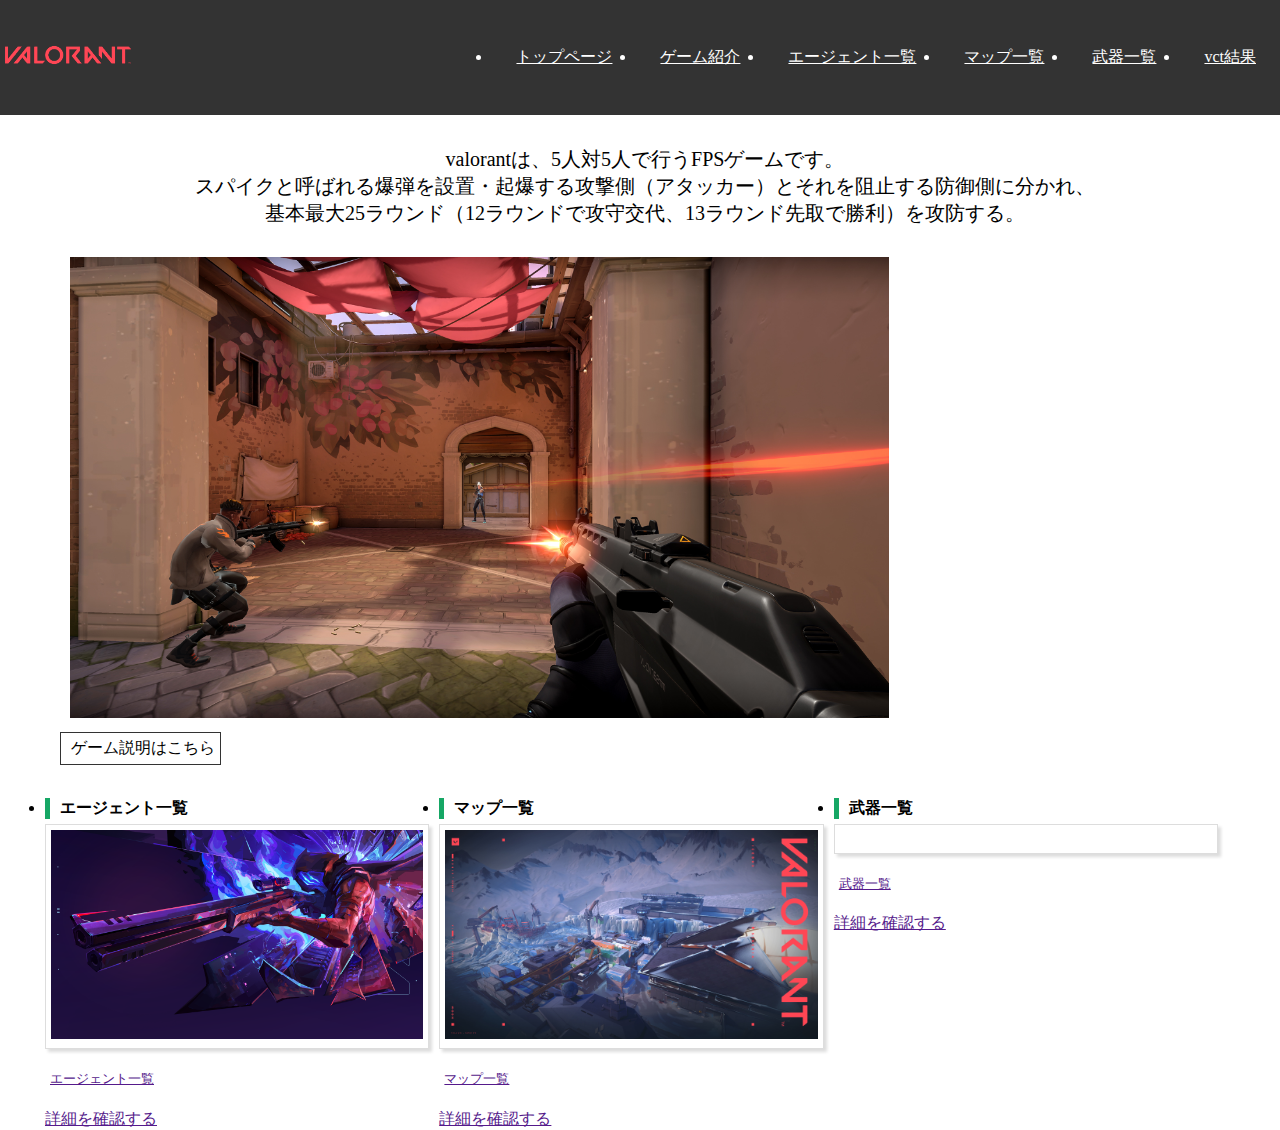
==== valoranthtml/html/index.html @ 543ed30a "Add files via upload" ====
<!DOCTYPE html>
<html lang="ja">
<head>
  <meta charset="UTF-8">
  <meta name="viewport" content="width=device-width, initial-scale=1.0">
  <title>valorant</title>
  <link rel="stylesheet" href="../css/style.css">
</head>
<body>
  <!-- Header Start -->
  <header class="site-header">
    <div class="wrapper site-header__wrapper">
      <a href="#" class="brand"><img src="../img/V_Logotype_Red.png" alt=""></a>
      <nav class="nav">
        <button class="nav__toggle" aria-expanded="false" type="button">
          menu
        </button>
        <ul class="nav__wrapper">
          <li class="nav__item"><a href="#">トップページ</a></li>
          <li class="nav__item"><a href="#">ゲーム紹介</a></li>
          <li class="nav__item"><a href="#">エージェント一覧</a></li>
          <li class="nav__item"><a href="#">マップ一覧</a></li>
          <li class="nav__item"><a href="#">武器一覧</a></li>
          <li class="nav__item"><a href="#">vct結果</a></li>
        </ul>
      </nav>
    </div>
  </header>
  <!-- Header End -->
  <main>
    <div class="main-img">
      <img src="../Beta Key Art_VALORANT.jpg" alt="">
    </div>
    <section class="valo-game">
    <div>
      <h2 class="game-title">valorantとは</h2>
      <p class="game-setumei">
        valorantは、5人対5人で行うFPSゲームです。
        <br>
        スパイクと呼ばれる爆弾を設置・起爆する攻撃側（アタッカー）とそれを阻止する防御側に分かれ、
        <br>
        基本最大25ラウンド（12ラウンドで攻守交代、13ラウンド先取で勝利）を攻防する。
      </p>
    </div>
    <div class="game">
      <img src="../Reveal_Canopy_VALORANT.jpg" alt="">
    </div>
    <div class="game-btn">
      ゲーム説明はこちら
    </div>
  </section>

  <section class="valo-menu">
  <div class="pr-area">
    <ul class="clearfix">
        <li>
            <h2>エージェント一覧</h2> 
            <a href="">
                <div class="shadow">
                    <div class="trim-img"><img src="../Ep8a1_Defiance_Riot Client - Launch Game Background 2560x1440_.png" alt="" width="100%"></div>
                </div>
            </a>
            <a href="">
                <p>エージェント一覧</p>
            </a>
            <a class="button" href="">詳細を確認する</a>
        </li>
        <li>
            <h2>マップ一覧</h2> 
            <a href="">
                <div class="shadow">
                    <div class="trim-img">
                        <img src="../ValorantWallpaper_Icebox.jpg" alt="" width="100%">
                    </div>
                </div>
            </a>
            <a href="">
                <p>マップ一覧</p>
            </a>
            <a class="button" href="">詳細を確認する</a>
        </li>
        <li>
            <h2>武器一覧</h2> 
            <a href="">
                <div class="shadow">
                    <div class="trim-img">
                        <img src="../Wallpaper_Schematic_Weapons.jpg" alt="" width="100%">
                    </div>
                </div>
            </a>
            <a href=""><p>武器一覧</p></a>
            <a class="button" href="" >詳細を確認する</a>
        </li>
    </ul>
</div>
</section>
    
  </main>

</body>
</html>
---- valoranthtml/css/style.css ----
body {
  margin: 0;
}

/* 
** The Header Media Queries **
** Tweak as per your needs **
*/
.brand {
  font-weight: bold;
  font-size: 20px; }
 
.brand img {
  width: 30%;
}
.site-header {
  position: fixed;
  background-color: #333; }

.wrapper  {
  height: 115px;
}
.site-header__wrapper {
  padding-top: 1rem;
  padding-bottom: 1rem; }
  @media (min-width: 600px) {
    .site-header__wrapper {
      display: flex;
      justify-content: space-between;
      align-items: center;
      padding-top: 0;
      padding-bottom: 0; } }
@media (min-width: 600px) {
  .nav__wrapper {
    display: flex;
    color: #fff; } }
 
@media (max-width: 599px) {
  .nav__wrapper {
    position: absolute;
    top: 100%;
    right: 0;
    left: 0;
    z-index: -1;
    background-color: #333;
    visibility: hidden;
    opacity: 0;
    transform: translateY(-100%);
    transition: transform 0.3s ease-out, opacity 0.3s ease-out; }
    .nav__wrapper.active {
      visibility: visible;
      opacity: 1;
      transform: translateY(0); } }
 
.nav__item a {
  display: block;
  padding: 1.5rem 1.5rem;
  color: #fff;
  white-space: nowrap;
}
 
.nav__toggle {
  display: none; }
  @media (max-width: 599px) {
    .nav__toggle {
      display: block;
      position: absolute;
      right: 1rem;
      top: 1rem; }
     }
 
.main-img {
  width: 100%;
  margin-bottom: 40px;
}  

.main-img img {
  width: 100%;
}

.valo-game {
  padding: 0px 50px 0px 60px;
}

.game-title {
  text-align: center;
  font-size: 40px;
}

.game-setumei {
  text-align: center;
  font-size: 20px;
}

.game img {
  width: 70%;
  margin: 10px ; 
}

.game-btn {
  text-align: right;
  border: solid 1px #333;
    padding: 5px 5px 5px 10px;
    background-color: #fff;
    position: absolute;
}

.valo-menu {
  padding-top: 50px;
}
.pr-area {
  margin-bottom: 30px;
}

.pr-area li {
  float: left;
  margin: 0 5px;
  width: 31%;
}

.pr-area li h2 {
  border-left: 5px solid #16a765;
  font-size: 16px;
  font-weight: bold;
  margin: 0 0 5px 0;
  padding-left: 10px;
}

.pr-area .shadow {
  background-color: #fff;
  border: 1px solid #ddd;
  padding: 5px;
  box-shadow: 3px 3px 3px #ddd;
}

.pr-area .shadow:hover {
  opacity: 0.6;
}

.pr-area .trim-img {
  width: 100%;
  height: 50%;
  overflow: hidden;
}

.pr-area p {
  font-size: 13px;
  line-height: 1.8;
  padding: 5px;
}

.pr-area a p:hover {
  color: #16a765;
  text-decoration: underline;
}
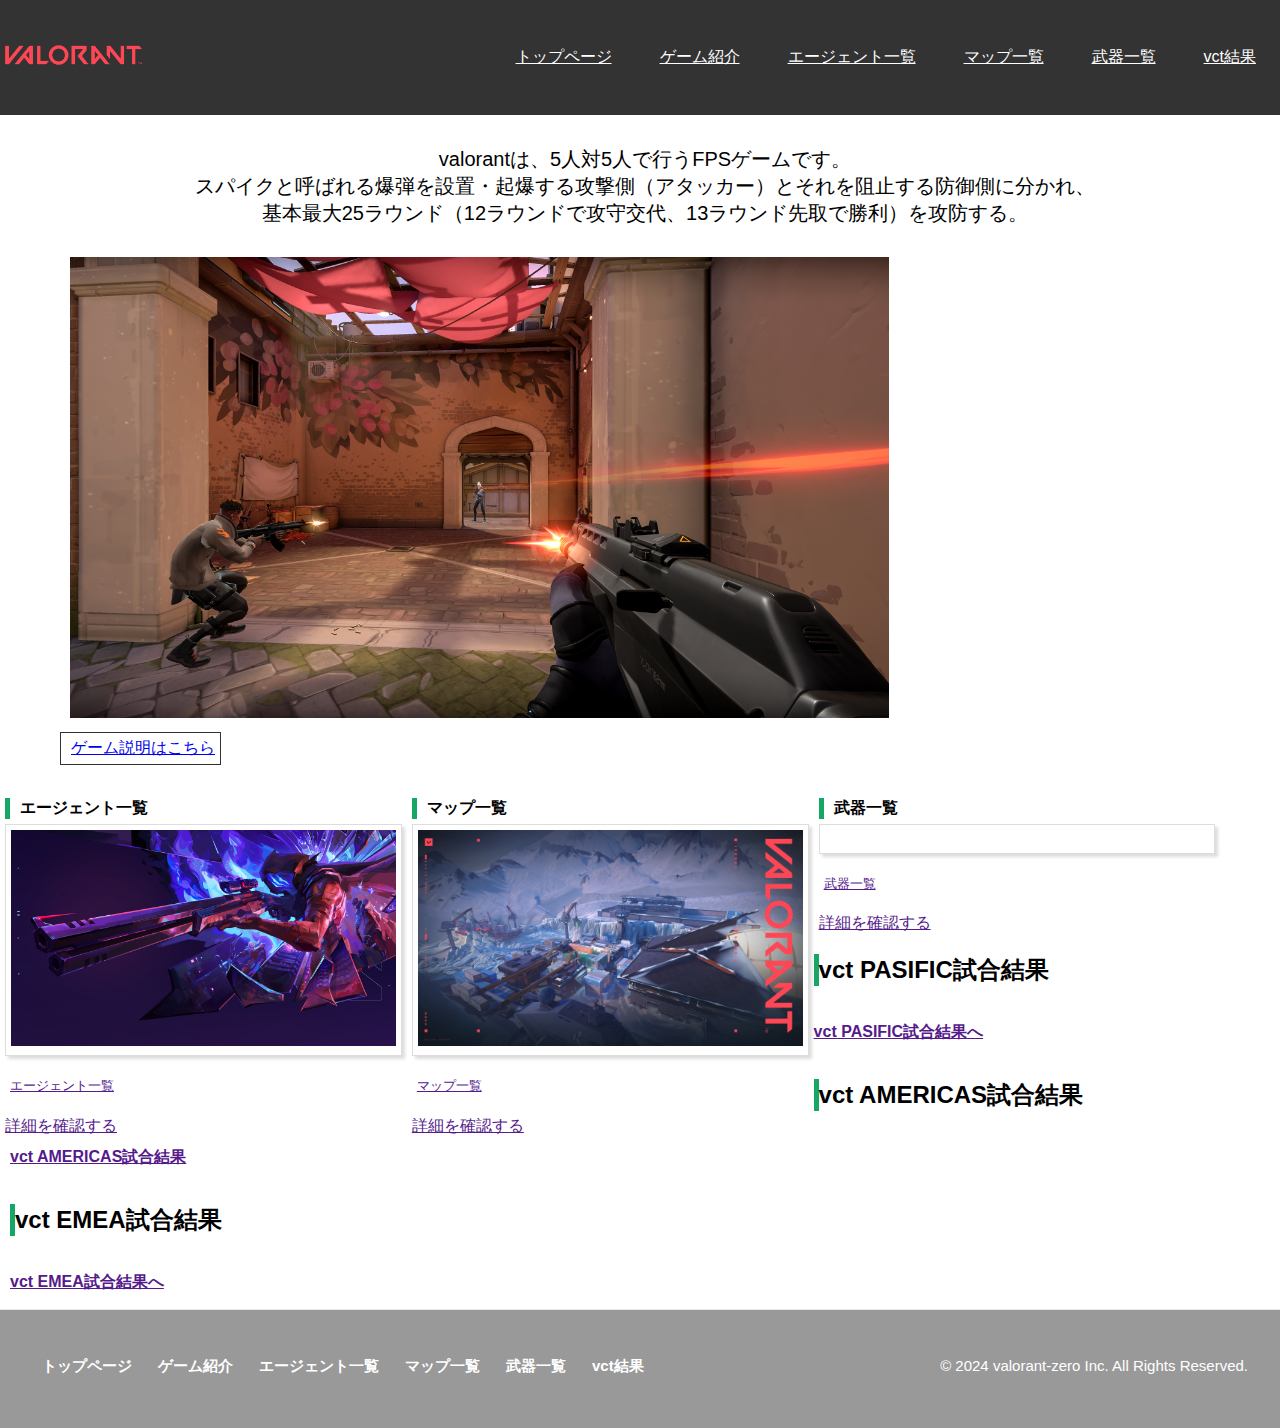
==== commit ea8bbe69: "Add files via upload" ====
--- a/valoranthtml/html/index.html
+++ b/valoranthtml/html/index.html
@@ -16,10 +16,10 @@
           menu
         </button>
         <ul class="nav__wrapper">
-          <li class="nav__item"><a href="#">トップページ</a></li>
-          <li class="nav__item"><a href="#">ゲーム紹介</a></li>
+          <li class="nav__item"><a href="index.html">トップページ</a></li>
+          <li class="nav__item"><a href="game.html">ゲーム紹介</a></li>
           <li class="nav__item"><a href="#">エージェント一覧</a></li>
-          <li class="nav__item"><a href="#">マップ一覧</a></li>
+          <li class="nav__item"><a href="map.html">マップ一覧</a></li>
           <li class="nav__item"><a href="#">武器一覧</a></li>
           <li class="nav__item"><a href="#">vct結果</a></li>
         </ul>
@@ -29,7 +29,7 @@
   <!-- Header End -->
   <main>
     <div class="main-img">
-      <img src="../Beta Key Art_VALORANT.jpg" alt="">
+      <img src="../img/Key Art_VALORANT.jpg" alt="">
     </div>
     <section class="valo-game">
     <div>
@@ -43,10 +43,10 @@
       </p>
     </div>
     <div class="game">
-      <img src="../Reveal_Canopy_VALORANT.jpg" alt="">
+      <img src="../img/Reveal_Canopy_VALORANT.jpg" alt="">
     </div>
-    <div class="game-btn">
-      ゲーム説明はこちら
+    <div class="game-btn"><a href="game.html">
+      ゲーム説明はこちら</a>
     </div>
   </section>
 
@@ -57,7 +57,7 @@
             <h2>エージェント一覧</h2> 
             <a href="">
                 <div class="shadow">
-                    <div class="trim-img"><img src="../Ep8a1_Defiance_Riot Client - Launch Game Background 2560x1440_.png" alt="" width="100%"></div>
+                    <div class="trim-img"><img src="../img/Ep8a1_Defiance_Riot Client - Launch Game Background 2560x1440_.png" alt="" width="100%"></div>
                 </div>
             </a>
             <a href="">
@@ -67,10 +67,10 @@
         </li>
         <li>
             <h2>マップ一覧</h2> 
-            <a href="">
+            <a href="map.html">
                 <div class="shadow">
                     <div class="trim-img">
-                        <img src="../ValorantWallpaper_Icebox.jpg" alt="" width="100%">
+                        <img src="../img/ValorantWallpaper_Icebox.jpg" alt="" width="100%">
                     </div>
                 </div>
             </a>
@@ -84,7 +84,7 @@
             <a href="">
                 <div class="shadow">
                     <div class="trim-img">
-                        <img src="../Wallpaper_Schematic_Weapons.jpg" alt="" width="100%">
+                        <img src="../img/Wallpaper_Schematic_Weapons.jpg" alt="" width="100%">
                     </div>
                 </div>
             </a>
@@ -94,6 +94,59 @@
     </ul>
 </div>
 </section>
+<div class="valo-taikai">
+  <ul class="">
+      <li>
+          <h2>vct PASIFIC試合結果</h2> 
+          <a href="">
+              <div class="shadow">
+                  <div class="trim-img"></div>
+              </div>
+          </a>
+          <a href="">
+              <p>vct PASIFIC試合結果へ</p>
+          </a>
+      </li>
+      <li>
+          <h2>vct AMERICAS試合結果</h2> 
+          <a href="">
+              <div class="shadow">
+                  <div class="trim-img">
+                      
+                  </div>
+              </div>
+          </a>
+          <a href="">
+              <p>vct AMERICAS試合結果</p>
+          </a>
+      </li>
+      <li>
+          <h2>vct EMEA試合結果</h2> 
+          <a href="">
+              <div class="shadow">
+                  <div class="trim-img">
+                      
+                  </div>
+              </div>
+          </a>
+          <a href=""><p>vct EMEA試合結果へ</p></a>
+          
+      </li>
+  </ul>
+  <footer class="footer">
+    <ul class="md-flex">
+      <li><a href="index.html">トップページ</a></li>
+      <li><a href="game.html">ゲーム紹介</a></li>
+      <li><a href="#">エージェント一覧</a></li>
+      <li><a href="map.html">マップ一覧</a></li>
+      <li><a href="#">武器一覧</a></li>
+      <li><a href="#">vct結果</a></li>
+    </ul>
+    <p class="copyright">© 2024 valorant-zero Inc. All Rights Reserved.</p>
+  </footer>
+
+
+
     
   </main>
 
--- a/valoranthtml/css/style.css
+++ b/valoranthtml/css/style.css
@@ -152,4 +152,60 @@
 .pr-area a p:hover {
   color: #16a765;
   text-decoration: underline;
+}
+
+.valo-taikai li{
+  font-weight: bold;
+  margin: 0 0 5px 0;
+  padding-left: 10px;
+}
+
+.valo-taikai h2 {
+  border-left: 5px solid #16a765;
+  display: inline-block;
+}
+
+html {
+  font-family: sans-serif;
+}
+
+body {
+  
+}
+
+.footer a {
+  color: #fff;
+  text-decoration: none;
+}
+
+ul {
+  list-style: none;
+  padding: 0;
+}
+
+.footer {
+  padding: 2rem;
+  font-size: 15px;
+  color: #fff;
+  background: #999;
+  border-top: 1px solid #e5e7eb;
+}
+
+.footer a:hover {
+  
+}
+
+@media (min-width: 768px) {
+  .footer {
+    display: flex;
+    justify-content: space-between;
+  }
+
+  .md-flex {
+    display: flex;
+  }
+
+  .md-flex li + li {
+    margin-left: 16px;
+  }
 }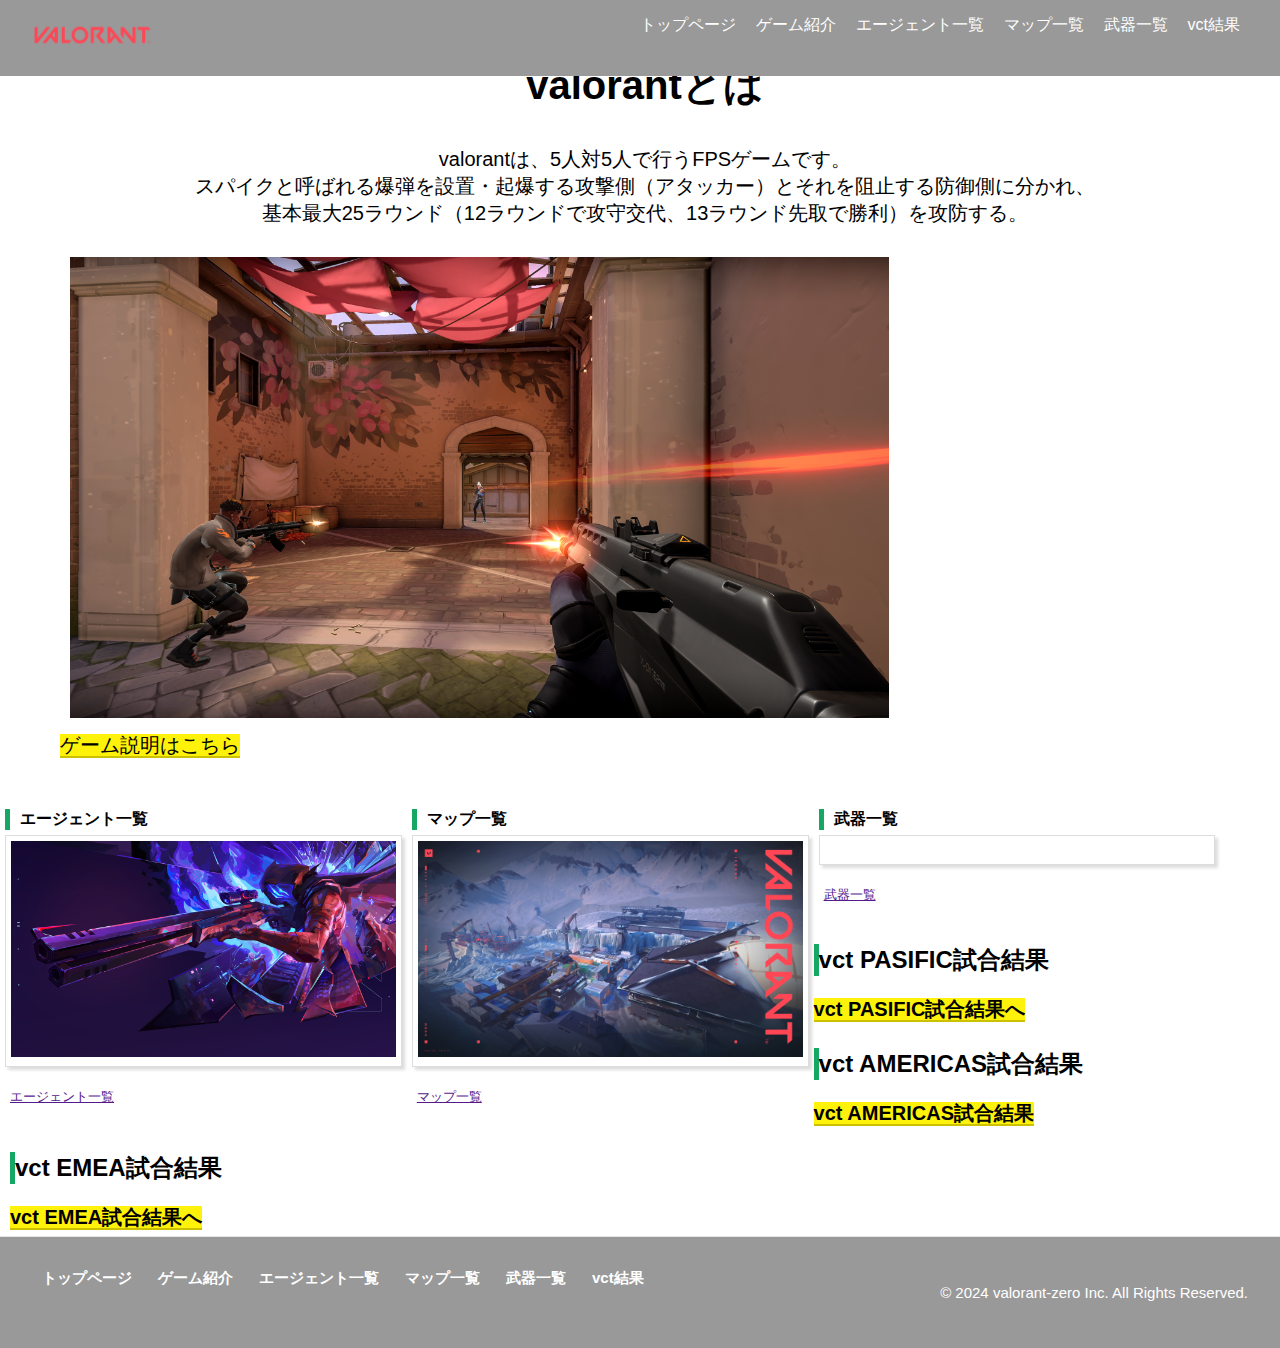
==== commit 3bff72bd: "Add files via upload" ====
--- a/valoranthtml/html/index.html
+++ b/valoranthtml/html/index.html
@@ -1,35 +1,36 @@
-<!DOCTYPE html>
+<!doctype html>
 <html lang="ja">
 <head>
-  <meta charset="UTF-8">
-  <meta name="viewport" content="width=device-width, initial-scale=1.0">
-  <title>valorant</title>
-  <link rel="stylesheet" href="../css/style.css">
+<meta charset="utf-8">
+<meta name="viewport" content="width=device-width,initial-scale=1.0">
+<title>valorant</title>
+<link rel="stylesheet" href="../css/style.css">
 </head>
 <body>
-  <!-- Header Start -->
-  <header class="site-header">
-    <div class="wrapper site-header__wrapper">
-      <a href="#" class="brand"><img src="../img/V_Logotype_Red.png" alt=""></a>
-      <nav class="nav">
-        <button class="nav__toggle" aria-expanded="false" type="button">
-          menu
-        </button>
-        <ul class="nav__wrapper">
-          <li class="nav__item"><a href="index.html">トップページ</a></li>
-          <li class="nav__item"><a href="game.html">ゲーム紹介</a></li>
-          <li class="nav__item"><a href="#">エージェント一覧</a></li>
-          <li class="nav__item"><a href="map.html">マップ一覧</a></li>
-          <li class="nav__item"><a href="#">武器一覧</a></li>
-          <li class="nav__item"><a href="#">vct結果</a></li>
-        </ul>
-      </nav>
-    </div>
-  </header>
-  <!-- Header End -->
+<header class="fix_menu">
+<div id="home" class="rogo">
+  <a href="#" class="brand"><img src="../img/V_Logotype_Red.png" alt=""></a>
+</div>
+<input type="checkbox" id="switch">
+<label for="switch">
+<p><span></span></p>
+</label>
+<nav id="navwrap">
+<ul class="header_menu">
+  <li class="nav__item"><a href="index.html">トップページ</a></li>
+  <li class="nav__item"><a href="game.html">ゲーム紹介</a></li>
+  <li class="nav__item"><a href="kyara.html">エージェント一覧</a></li>
+  <li class="nav__item"><a href="map.html">マップ一覧</a></li>
+  <li class="nav__item"><a href="buki.html">武器一覧</a></li>
+  <li class="nav__item"><a href="kekka.html">vct結果</a></li>
+</ul>
+</nav>
+</header>
+
+
   <main>
     <div class="main-img">
-      <img src="../img/Key Art_VALORANT.jpg" alt="">
+      <img src="../img/Beta Key Art_VALORANT.jpg" alt="">
     </div>
     <section class="valo-game">
     <div>
@@ -45,7 +46,7 @@
     <div class="game">
       <img src="../img/Reveal_Canopy_VALORANT.jpg" alt="">
     </div>
-    <div class="game-btn"><a href="game.html">
+    <div ><a href="game.html" class="game-btn">
       ゲーム説明はこちら</a>
     </div>
   </section>
@@ -60,10 +61,10 @@
                     <div class="trim-img"><img src="../img/Ep8a1_Defiance_Riot Client - Launch Game Background 2560x1440_.png" alt="" width="100%"></div>
                 </div>
             </a>
-            <a href="">
+            <a href="" >
                 <p>エージェント一覧</p>
             </a>
-            <a class="button" href="">詳細を確認する</a>
+            
         </li>
         <li>
             <h2>マップ一覧</h2> 
@@ -77,7 +78,7 @@
             <a href="">
                 <p>マップ一覧</p>
             </a>
-            <a class="button" href="">詳細を確認する</a>
+            
         </li>
         <li>
             <h2>武器一覧</h2> 
@@ -89,7 +90,7 @@
                 </div>
             </a>
             <a href=""><p>武器一覧</p></a>
-            <a class="button" href="" >詳細を確認する</a>
+           
         </li>
     </ul>
 </div>
@@ -103,21 +104,21 @@
                   <div class="trim-img"></div>
               </div>
           </a>
-          <a href="">
-              <p>vct PASIFIC試合結果へ</p>
+          <a href="" class="game-btn">
+              vct PASIFIC試合結果へ
           </a>
       </li>
       <li>
           <h2>vct AMERICAS試合結果</h2> 
-          <a href="">
+          <a href="" >
               <div class="shadow">
                   <div class="trim-img">
                       
                   </div>
               </div>
           </a>
-          <a href="">
-              <p>vct AMERICAS試合結果</p>
+          <a href=""  class="game-btn">
+              vct AMERICAS試合結果
           </a>
       </li>
       <li>
@@ -129,7 +130,8 @@
                   </div>
               </div>
           </a>
-          <a href=""><p>vct EMEA試合結果へ</p></a>
+          <a href=""  class="game-btn">
+            vct EMEA試合結果へ</a>
           
       </li>
   </ul>
--- a/valoranthtml/css/style.css
+++ b/valoranthtml/css/style.css
@@ -2,72 +2,132 @@
   margin: 0;
 }
 
-/* 
-** The Header Media Queries **
-** Tweak as per your needs **
-*/
-.brand {
-  font-weight: bold;
-  font-size: 20px; }
- 
-.brand img {
-  width: 30%;
-}
-.site-header {
-  position: fixed;
-  background-color: #333; }
-
-.wrapper  {
-  height: 115px;
-}
-.site-header__wrapper {
-  padding-top: 1rem;
-  padding-bottom: 1rem; }
-  @media (min-width: 600px) {
-    .site-header__wrapper {
-      display: flex;
-      justify-content: space-between;
-      align-items: center;
-      padding-top: 0;
-      padding-bottom: 0; } }
-@media (min-width: 600px) {
-  .nav__wrapper {
-    display: flex;
-    color: #fff; } }
- 
-@media (max-width: 599px) {
-  .nav__wrapper {
-    position: absolute;
-    top: 100%;
-    right: 0;
-    left: 0;
-    z-index: -1;
-    background-color: #333;
-    visibility: hidden;
-    opacity: 0;
-    transform: translateY(-100%);
-    transition: transform 0.3s ease-out, opacity 0.3s ease-out; }
-    .nav__wrapper.active {
-      visibility: visible;
-      opacity: 1;
-      transform: translateY(0); } }
- 
-.nav__item a {
-  display: block;
-  padding: 1.5rem 1.5rem;
-  color: #fff;
-  white-space: nowrap;
-}
- 
-.nav__toggle {
-  display: none; }
-  @media (max-width: 599px) {
-    .nav__toggle {
-      display: block;
-      position: absolute;
-      right: 1rem;
-      top: 1rem; }
-     }
+.rogo{
+	position: absolute;
+	top: 0;
+	left: 0;
+	padding: 0 0 15px 30px;
+	width: 125px;
+}
+.rogo img{
+	width: 100%;
+	height: auto;
+}
+.fix_menu{
+	position: fixed;
+	width: 100%;
+	top: 0;
+	left: 0;
+	right: 0;
+	margin: auto;
+	z-index: 999;
+	padding: 30px 0;
+  background-color: #999;
+}
+#navwrap{
+	position: absolute;
+	top: 0;
+	right: 0;
+	padding: 15px 30px 15px 0;
+}
+.header_menu{
+	display: flex;
+}
+ul,li{
+	list-style: none;
+	margin: 0;
+}
+.header_menu li a{
+	cursor: pointer;
+	padding: 0 10px;
+	text-decoration: none;
+	color: #fff;
+}
+#switch{
+	display: none;
+}
+.main p{
+	padding: 500px 0;
+	text-align: center;
+}
+@media screen and (max-width:768px) {
+	#switch ~ label {
+		padding: 12px 12px;
+		width: 60px;
+		height: 60px;
+		background: #333;
+		position: fixed;
+		box-sizing: border-box;
+		top: 0;
+		right: 0;
+		z-index: 999;
+		cursor: pointer;
+	}
+	#switch ~ label span{
+		display: block;
+		width:22px;
+		height:2px;
+		top: 50%;
+		left: 0;
+		right: 0;
+		margin:auto;
+		background: #fff;
+		position: absolute;
+		-webkit-transition: 0.2s transform;
+		transition: 0.2s transform;
+	}
+	#switch ~ label span:before,
+	#switch ~ label span:after{
+		content: "";
+		display: block;
+		background: #fff;
+		position: absolute;
+		width:22px;
+		height:2px;
+		left: 0;
+		right: 0;
+		margin: auto;
+	}
+	#switch ~ label span:before{
+		top: -9px;
+	}
+	#switch ~ label span:after{
+		top: 9px;
+	}
+	#navwrap{
+		padding-top: 0;
+		position: fixed;
+		top: -100%;
+		left: 0;
+		width: calc(100% - 60px);
+		height: 100%;
+		background: rgba(0,0,0,0.8);
+		transition: all 0.4s;
+		padding: 60px;
+		box-sizing: border-box;
+	}
+	#switch:checked ~ #navwrap { 
+		display: block; 
+		top: 0;
+	}
+	.header_menu{
+		display: flex;
+		flex-direction: column;
+	}
+	.header_menu li{
+		margin: 0 auto 30px;
+	}
+	.header_menu li a{
+		color: #fff;
+	}
+	.scroll-prevent {
+		position: fixed;
+		z-index: -1;
+		width: 100%;
+		height: 100%;
+	}
+  
+}
  
 .main-img {
   width: 100%;
@@ -97,13 +157,21 @@
   margin: 10px ; 
 }
 
-.game-btn {
-  text-align: right;
-  border: solid 1px #333;
-    padding: 5px 5px 5px 10px;
-    background-color: #fff;
-    position: absolute;
-}
+a.game-btn {
+  color: #000;
+  background-color: #fff100;
+  border-bottom: 5px solid #ccc100;
+  text-decoration: none;
+}
+
+a.game-btn {
+  margin-top: 3px;
+  color: #000;
+  background: #fff20a;
+  border-bottom: 2px solid #ccc100;
+	font-size: 20px;
+}
+
 
 .valo-menu {
   padding-top: 50px;
@@ -208,4 +276,30 @@
   .md-flex li + li {
     margin-left: 16px;
   }
+}
+
+@media screen and (max-width:768px) {
+  .game-setumei {
+    font-size: 10px;
+  }
+  .game img {
+    width: 100%;
+  }
+  .pr-area li h2 {
+    border-left: 5px solid #16a765;
+    font-size: 11px;
+    font-weight: bold;
+    margin: 0 0 5px 0;
+    padding-left: 10px;
+  }
+  .pr-area li {
+    float: left;
+    
+    width: 30%;
+}
+.pr-area p {
+  font-size: 10px;
+  line-height: 1.8;
+  padding: 5px;
+}
 }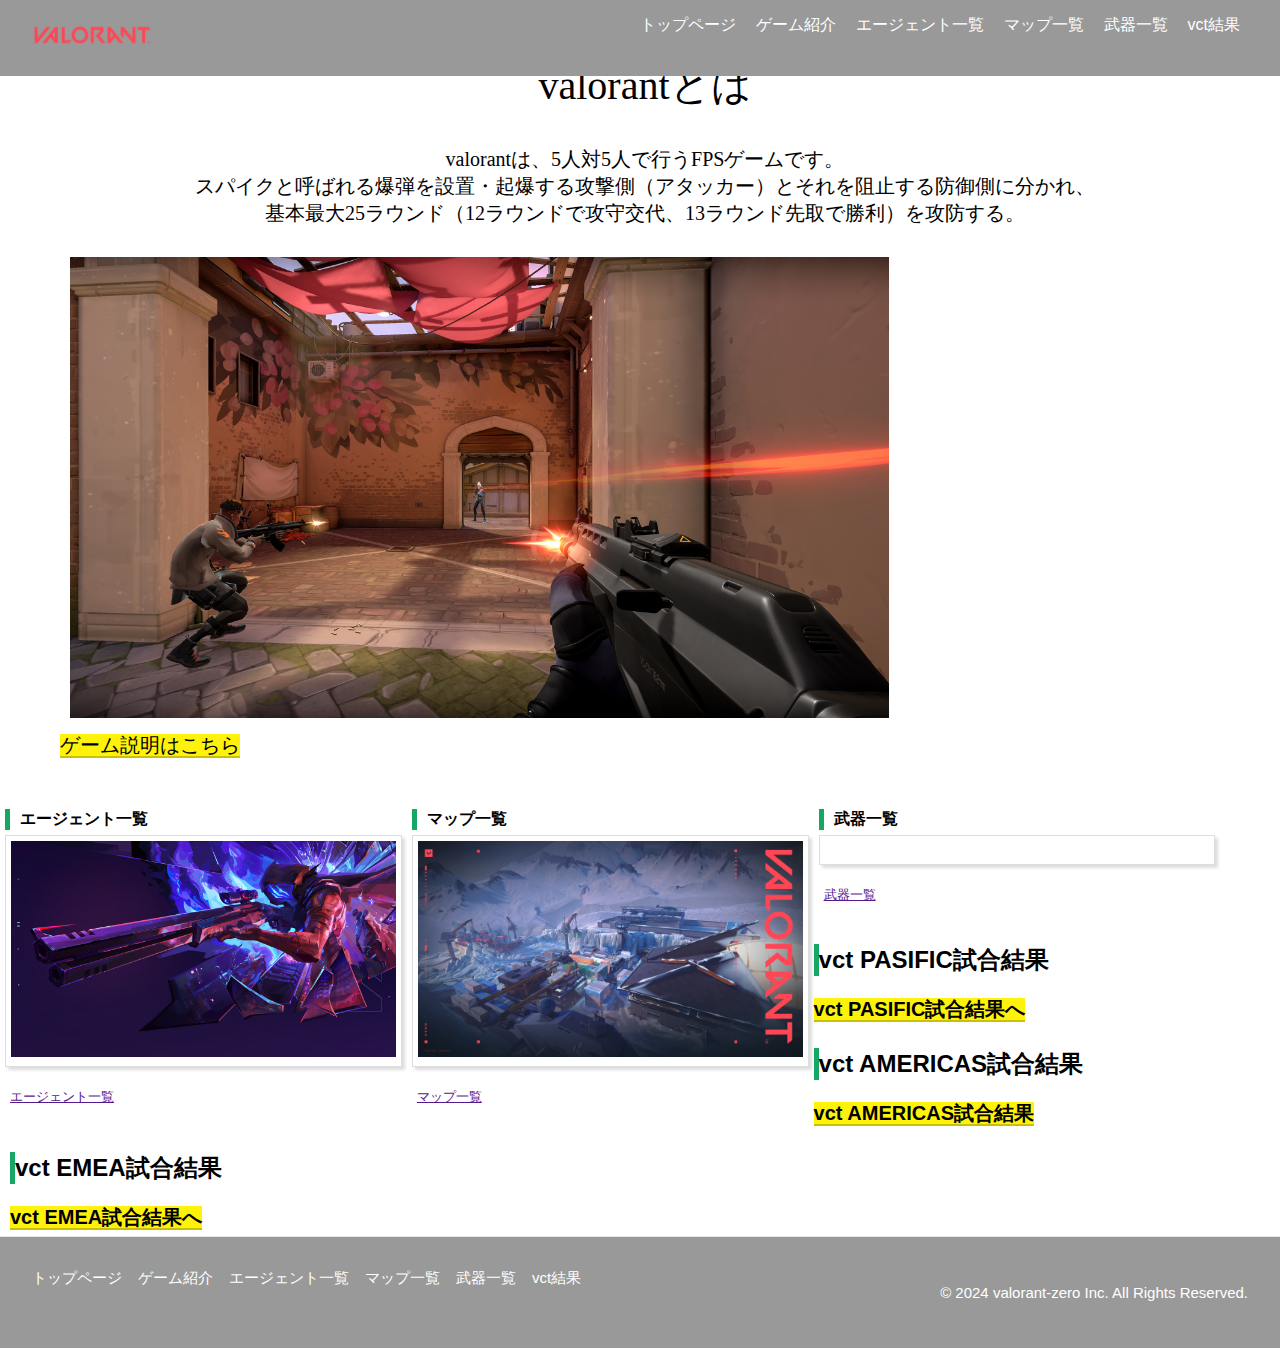
==== commit b3becea7: "Add files via upload" ====
--- a/valoranthtml/html/index.html
+++ b/valoranthtml/html/index.html
@@ -135,6 +135,7 @@
           
       </li>
   </ul>
+</div>
   <footer class="footer">
     <ul class="md-flex">
       <li><a href="index.html">トップページ</a></li>
--- a/valoranthtml/css/style.css
+++ b/valoranthtml/css/style.css
@@ -145,11 +145,19 @@
 .game-title {
   text-align: center;
   font-size: 40px;
+	font-family: "Zen Antique Soft", serif;
+  font-weight: 400;
+  font-style: normal;
 }
 
 .game-setumei {
   text-align: center;
   font-size: 20px;
+		font-family: "Zen Antique Soft", serif;
+		font-weight: 400;
+		font-style: normal;
+
+	
 }
 
 .game img {
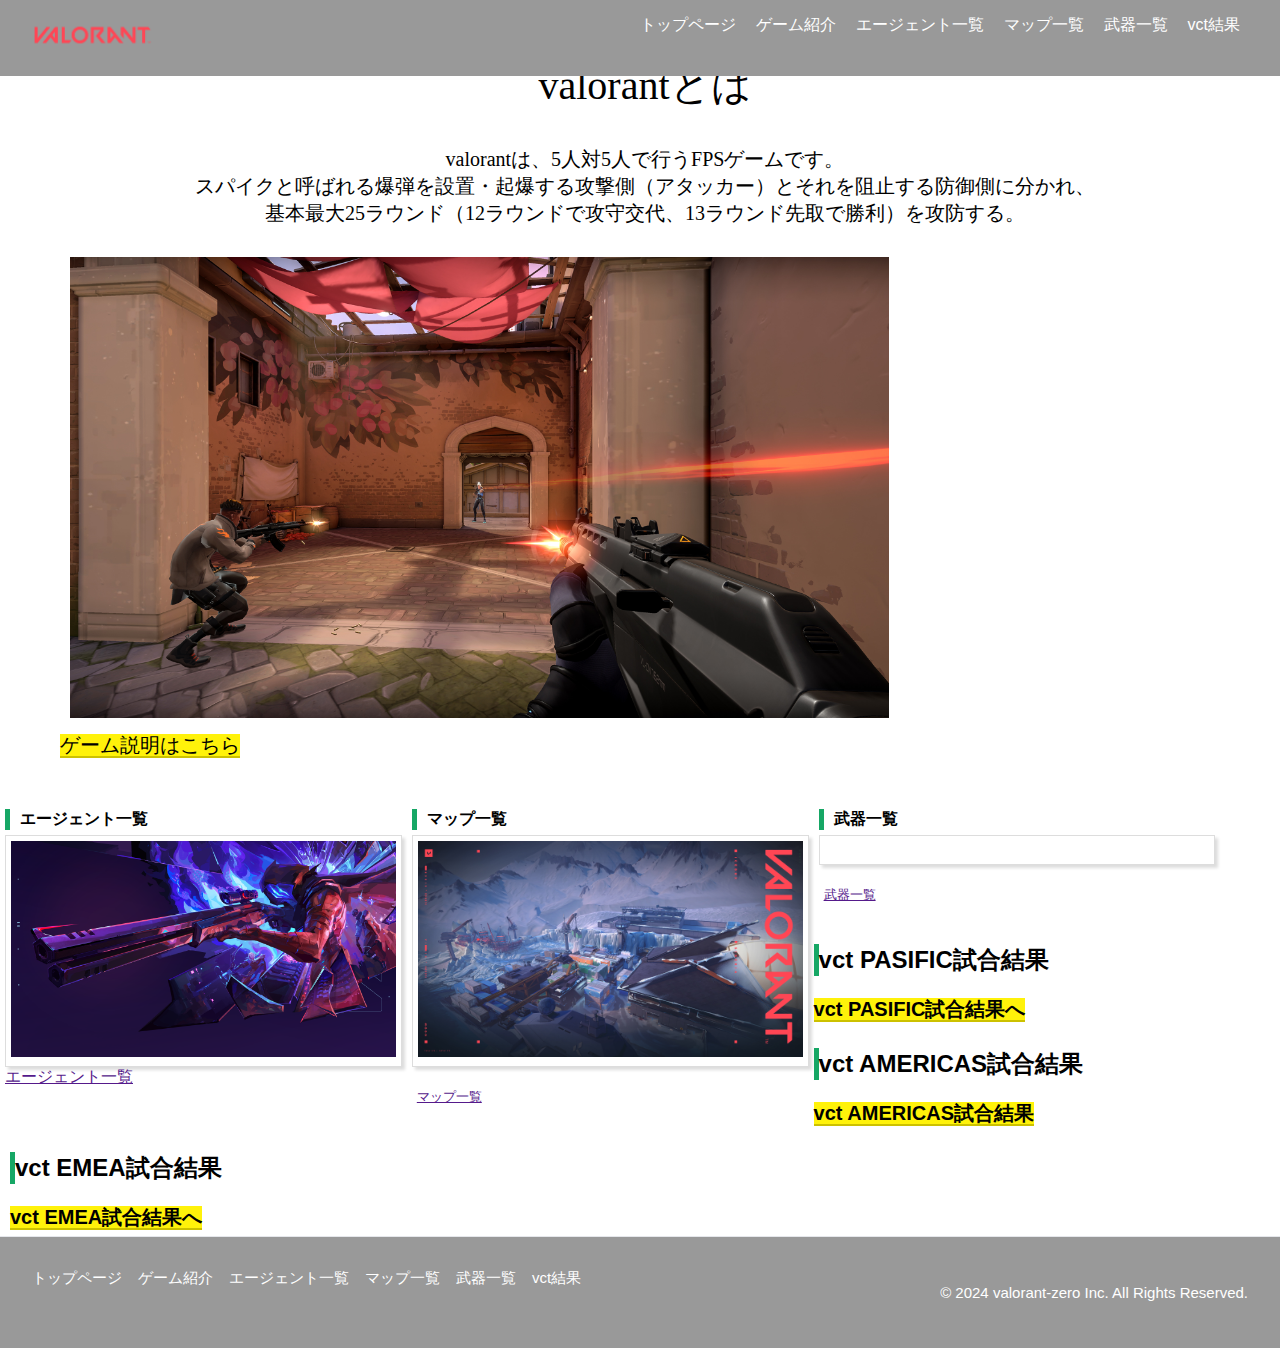
==== commit e19b423a: "Add files via upload" ====
--- a/valoranthtml/html/index.html
+++ b/valoranthtml/html/index.html
@@ -62,7 +62,7 @@
                 </div>
             </a>
             <a href="" >
-                <p>エージェント一覧</p>
+                エージェント一覧
             </a>
             
         </li>
@@ -95,7 +95,7 @@
     </ul>
 </div>
 </section>
-<div class="valo-taikai">
+<section class="valo-taikai">
   <ul class="">
       <li>
           <h2>vct PASIFIC試合結果</h2> 
@@ -135,7 +135,7 @@
           
       </li>
   </ul>
-</div>
+</section>
   <footer class="footer">
     <ul class="md-flex">
       <li><a href="index.html">トップページ</a></li>
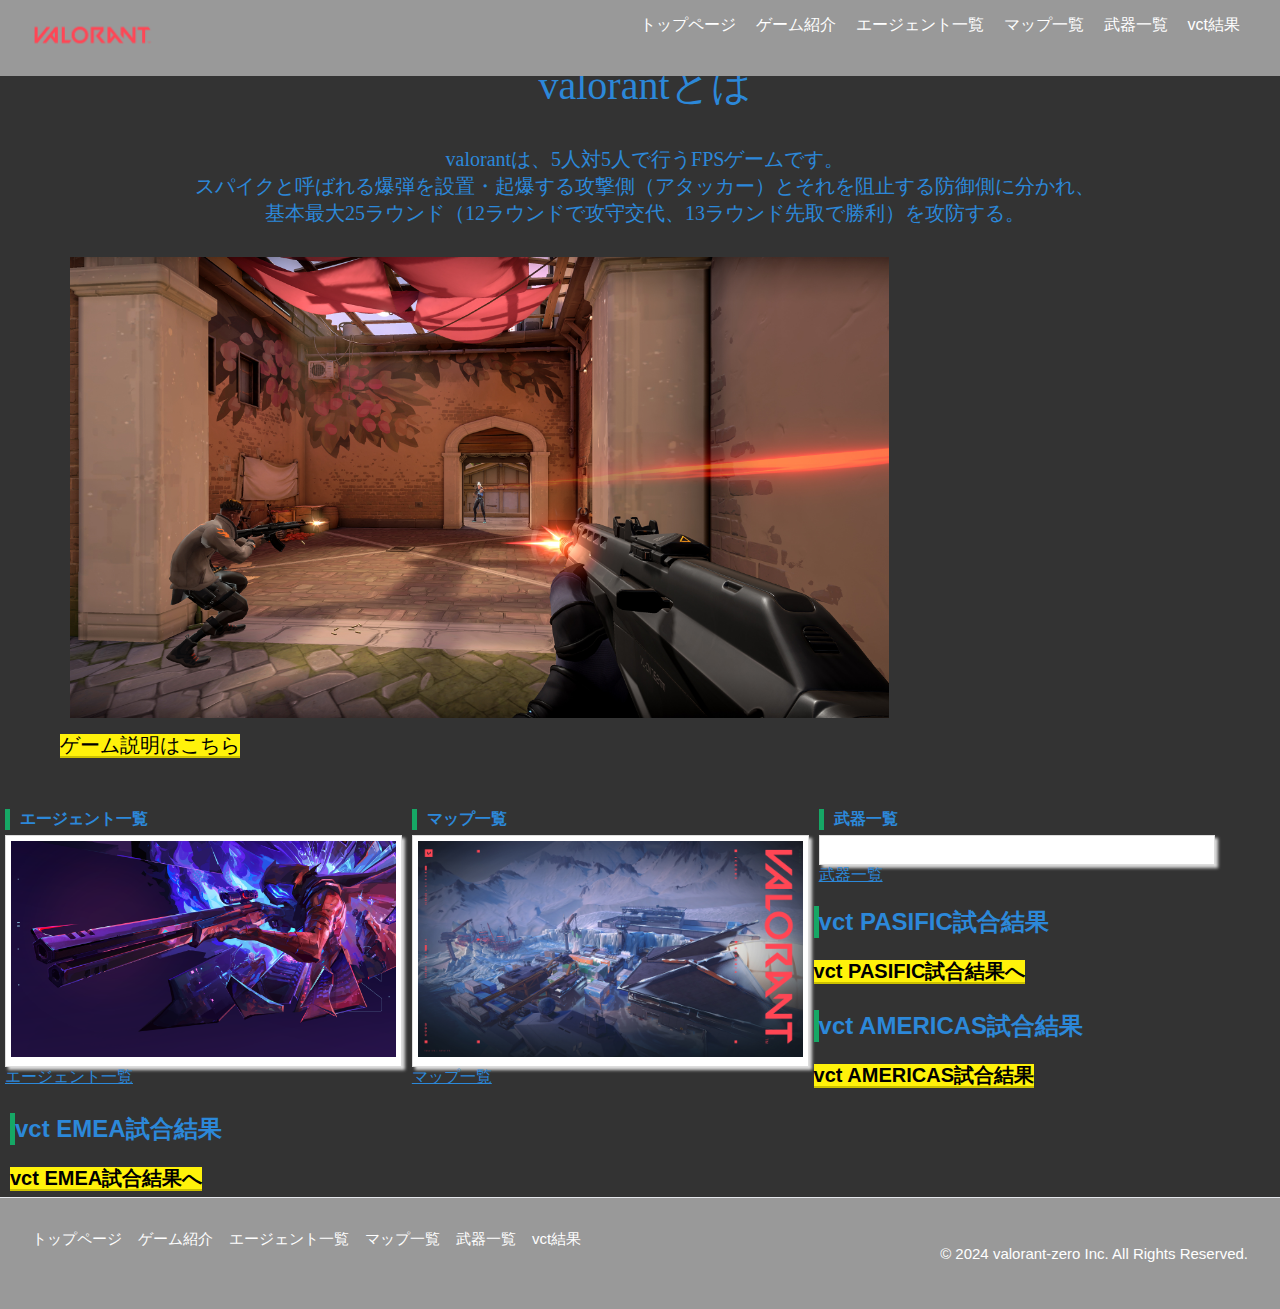
==== commit 0db22d27: "Add files via upload" ====
--- a/valoranthtml/html/index.html
+++ b/valoranthtml/html/index.html
@@ -54,19 +54,19 @@
   <section class="valo-menu">
   <div class="pr-area">
     <ul class="clearfix">
-        <li>
+        <li class="valo-font">
             <h2>エージェント一覧</h2> 
-            <a href="">
+            <a href="kyara.html">
                 <div class="shadow">
                     <div class="trim-img"><img src="../img/Ep8a1_Defiance_Riot Client - Launch Game Background 2560x1440_.png" alt="" width="100%"></div>
                 </div>
             </a>
-            <a href="" >
+            <a href="kyara.html" class="valo-url" >
                 エージェント一覧
             </a>
             
         </li>
-        <li>
+        <li class="valo-font">
             <h2>マップ一覧</h2> 
             <a href="map.html">
                 <div class="shadow">
@@ -75,21 +75,21 @@
                     </div>
                 </div>
             </a>
-            <a href="">
-                <p>マップ一覧</p>
+            <a href="map.html" class="valo-url" >
+                マップ一覧
             </a>
             
         </li>
-        <li>
+        <li class="valo-font">
             <h2>武器一覧</h2> 
-            <a href="">
+            <a href="buki.html">
                 <div class="shadow">
                     <div class="trim-img">
                         <img src="../img/Wallpaper_Schematic_Weapons.jpg" alt="" width="100%">
                     </div>
                 </div>
             </a>
-            <a href=""><p>武器一覧</p></a>
+            <a href="buki.html" class="valo-url" >武器一覧</a>
            
         </li>
     </ul>
@@ -99,54 +99,54 @@
   <ul class="">
       <li>
           <h2>vct PASIFIC試合結果</h2> 
-          <a href="">
+          <a href="kekka.html">
               <div class="shadow">
                   <div class="trim-img"></div>
               </div>
           </a>
-          <a href="" class="game-btn">
+          <a href="kekka.html" class="game-btn">
               vct PASIFIC試合結果へ
           </a>
       </li>
       <li>
           <h2>vct AMERICAS試合結果</h2> 
-          <a href="" >
+          <a href="kekka.html" >
               <div class="shadow">
                   <div class="trim-img">
                       
                   </div>
               </div>
           </a>
-          <a href=""  class="game-btn">
+          <a href="kekka.html"  class="game-btn">
               vct AMERICAS試合結果
           </a>
       </li>
       <li>
           <h2>vct EMEA試合結果</h2> 
-          <a href="">
+          <a href="kekka.html">
               <div class="shadow">
                   <div class="trim-img">
                       
                   </div>
               </div>
           </a>
-          <a href=""  class="game-btn">
+          <a href="kekka.html"  class="game-btn">
             vct EMEA試合結果へ</a>
           
       </li>
   </ul>
 </section>
-  <footer class="footer">
-    <ul class="md-flex">
-      <li><a href="index.html">トップページ</a></li>
-      <li><a href="game.html">ゲーム紹介</a></li>
-      <li><a href="#">エージェント一覧</a></li>
-      <li><a href="map.html">マップ一覧</a></li>
-      <li><a href="#">武器一覧</a></li>
-      <li><a href="#">vct結果</a></li>
-    </ul>
-    <p class="copyright">© 2024 valorant-zero Inc. All Rights Reserved.</p>
-  </footer>
+<footer class="footer">
+  <ul class="md-flex">
+    <li><a href="index.html">トップページ</a></li>
+    <li><a href="game.html">ゲーム紹介</a></li>
+    <li><a href="kyara.html">エージェント一覧</a></li>
+    <li><a href="map.html">マップ一覧</a></li>
+    <li><a href="buki.html">武器一覧</a></li>
+    <li><a href="kekka.html">vct結果</a></li>
+  </ul>
+  <p class="copyright">© 2024 valorant-zero Inc. All Rights Reserved.</p>
+</footer>
 
 
 
--- a/valoranthtml/css/style.css
+++ b/valoranthtml/css/style.css
@@ -1,5 +1,9 @@
+@charset "UTF-8";
+
 body {
   margin: 0;
+	color: #2c88d9;
+    background-color: #333;
 }
 
 .rogo{
@@ -222,12 +226,21 @@
 .pr-area p {
   font-size: 13px;
   line-height: 1.8;
-  padding: 5px;
+  padding: 10px 10px;
 }
 
 .pr-area a p:hover {
   color: #16a765;
   text-decoration: underline;
+}
+
+.valo-font {
+    color: #2c88d9;
+    margin: 0;
+}
+
+.valo-url {
+	color: #2c88d9;
 }
 
 .valo-taikai li{
@@ -310,4 +323,8 @@
   line-height: 1.8;
   padding: 5px;
 }
+
+.valo-url {
+	font-size: 11px;
+}
 }